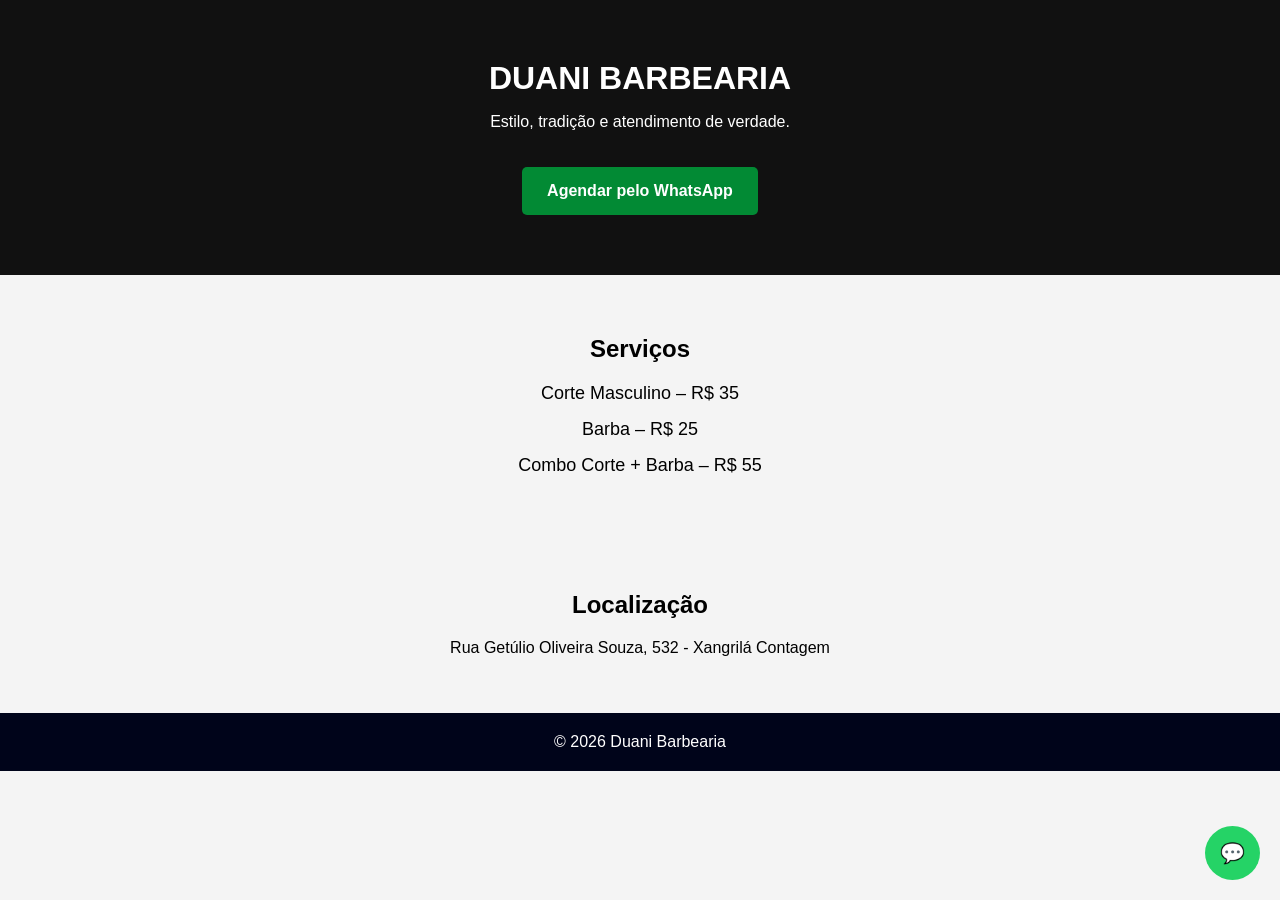
==== index.html @ 1aaf34bf "feat-initial" ====
<!DOCTYPE html>
<html lang="pt-br">
<head>
  <meta charset="UTF-8">
  <title>Duani Barbearia</title>
  <meta name="viewport" content="width=device-width, initial-scale=1.0">
  <style>
    body {
      margin: 0;
      font-family: Arial, sans-serif;
      text-align: center;
      background: #f4f4f4;
    }
    header {
      background: #111111;
      color: white;
      padding: 60px 20px;
    }
    h1 {
      margin: 0;
      font-size: 32px;
    }
    .btn {
      display: inline-block;
      margin-top: 20px;
      padding: 15px 25px;
      background: #028a34;
      color: white;
      text-decoration: none;
      border-radius: 5px;
      font-weight: bold;
    }
    section {
      padding: 40px 20px;
    }
    .servicos div {
      margin: 15px 0;
      font-size: 18px;
    }
    footer {
      background: #00041a;
      color: white;
      padding: 20px;
    }
    .whatsapp-fixo {
      position: fixed;
      bottom: 20px;
      right: 20px;
      background: #25D366;
      color: white;
      padding: 15px;
      border-radius: 50%;
      font-size: 20px;
      text-decoration: none;
    }
  </style>
</head>
<body>

<header>
  <h1>DUANI BARBEARIA</h1>
  <p>Estilo, tradição e atendimento de verdade.</p>
  <a class="btn" href="https://wa.me/553188317758">Agendar pelo WhatsApp</a>
</header>

<section>
  <h2>Serviços</h2>
  <div class="servicos">
    <div>Corte Masculino – R$ 35</div>
    <div>Barba – R$ 25</div>
    <div>Combo Corte + Barba – R$ 55</div>
  </div>
</section>

<section>
  <h2>Localização</h2>
  <p>Rua Getúlio Oliveira Souza, 532 - Xangrilá Contagem</p>
</section>

<footer>
  © 2026 Duani Barbearia
</footer>

<a class="whatsapp-fixo" href="https://wa.me/553188317758">💬</a>

</body>
</html>
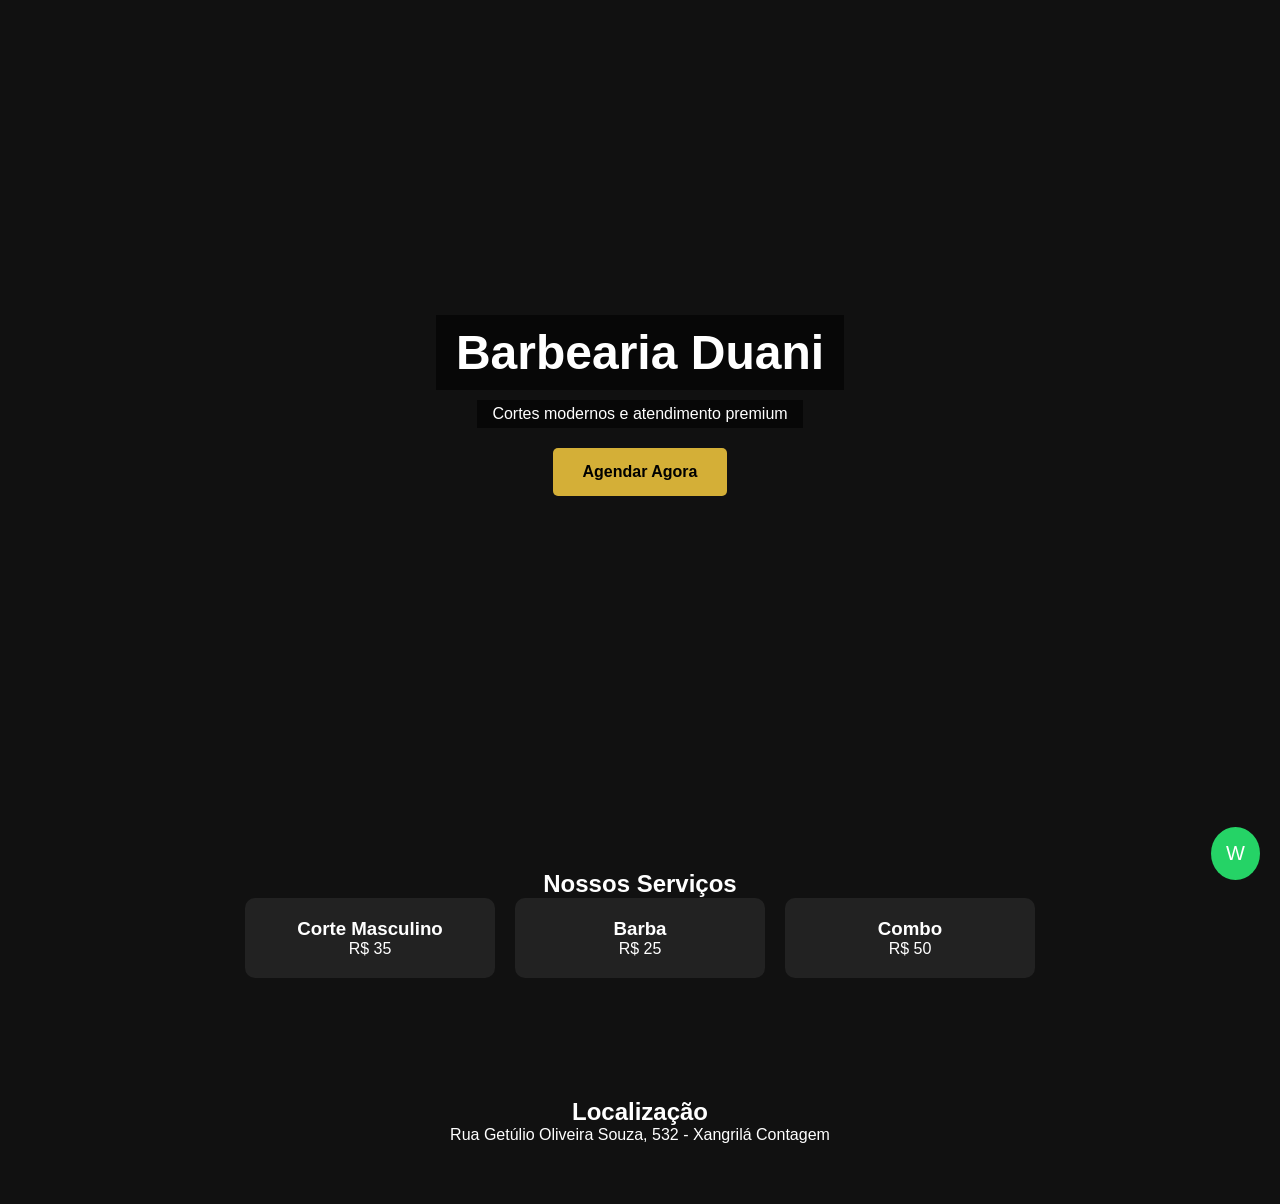
==== commit ee2b8f2f: "fix" ====
--- a/index.html
+++ b/index.html
@@ -1,74 +1,110 @@
 <!DOCTYPE html>
 <html lang="pt-br">
 <head>
-  <meta charset="UTF-8">
-  <title>Duani Barbearia</title>
-  <meta name="viewport" content="width=device-width, initial-scale=1.0">
-  <style>
-    body {
-      margin: 0;
-      font-family: Arial, sans-serif;
-      text-align: center;
-      background: #f4f4f4;
-    }
-    header {
-      background: #111111;
-      color: white;
-      padding: 60px 20px;
-    }
-    h1 {
-      margin: 0;
-      font-size: 32px;
-    }
-    .btn {
-      display: inline-block;
-      margin-top: 20px;
-      padding: 15px 25px;
-      background: #028a34;
-      color: white;
-      text-decoration: none;
-      border-radius: 5px;
-      font-weight: bold;
-    }
-    section {
-      padding: 40px 20px;
-    }
-    .servicos div {
-      margin: 15px 0;
-      font-size: 18px;
-    }
-    footer {
-      background: #00041a;
-      color: white;
-      padding: 20px;
-    }
-    .whatsapp-fixo {
-      position: fixed;
-      bottom: 20px;
-      right: 20px;
-      background: #25D366;
-      color: white;
-      padding: 15px;
-      border-radius: 50%;
-      font-size: 20px;
-      text-decoration: none;
-    }
-  </style>
+<meta charset="UTF-8">
+<meta name="viewport" content="width=device-width, initial-scale=1.0">
+<title>Barbearia Duani</title>
+<style>
+* {
+  margin: 0;
+  padding: 0;
+  box-sizing: border-box;
+  font-family: Arial, sans-serif;
+}
+
+body {
+  background: #111;
+  color: white;
+}
+
+header {
+  height: 90vh;
+  background: url('https://images.pexels.com/photos/1813272/pexels-photo-1813272.jpeg') center/cover no-repeat;
+  display: flex;
+  flex-direction: column;
+  justify-content: center;
+  align-items: center;
+  text-align: center;
+}
+
+header h1 {
+  font-size: 48px;
+  background: rgba(0,0,0,0.6);
+  padding: 10px 20px;
+}
+
+header p {
+  margin-top: 10px;
+  background: rgba(0,0,0,0.6);
+  padding: 5px 15px;
+}
+
+.btn {
+  margin-top: 20px;
+  padding: 15px 30px;
+  background: #d4af37;
+  color: black;
+  text-decoration: none;
+  font-weight: bold;
+  border-radius: 5px;
+}
+
+section {
+  padding: 60px 20px;
+  text-align: center;
+}
+
+.servicos {
+  display: flex;
+  justify-content: center;
+  gap: 20px;
+  flex-wrap: wrap;
+}
+
+.card {
+  background: #222;
+  padding: 20px;
+  width: 250px;
+  border-radius: 10px;
+}
+
+.whatsapp-fixo {
+  position: fixed;
+  bottom: 20px;
+  right: 20px;
+  background: #25D366;
+  color: white;
+  padding: 15px;
+  border-radius: 50%;
+  text-decoration: none;
+  font-size: 20px;
+}
+</style>
 </head>
+
 <body>
 
 <header>
-  <h1>DUANI BARBEARIA</h1>
-  <p>Estilo, tradição e atendimento de verdade.</p>
-  <a class="btn" href="https://wa.me/553188317758">Agendar pelo WhatsApp</a>
+  <h1>Barbearia Duani</h1>
+  <p>Cortes modernos e atendimento premium</p>
+  <a class="btn" href="https://wa.me/5531988317758">Agendar Agora</a>
 </header>
 
 <section>
-  <h2>Serviços</h2>
+  <h2>Nossos Serviços</h2>
   <div class="servicos">
-    <div>Corte Masculino – R$ 35</div>
-    <div>Barba – R$ 25</div>
-    <div>Combo Corte + Barba – R$ 55</div>
+    <div class="card">
+      <h3>Corte Masculino</h3>
+      <p>R$ 35</p>
+    </div>
+    <div class="card">
+      <h3>Barba</h3>
+      <p>R$ 25</p>
+    </div>
+    <div class="card">
+      <h3>Combo</h3>
+      <p>R$ 50</p>
+    </div>
   </div>
 </section>
 
@@ -77,11 +113,7 @@
   <p>Rua Getúlio Oliveira Souza, 532 - Xangrilá Contagem</p>
 </section>
 
-<footer>
-  © 2026 Duani Barbearia
-</footer>
-
-<a class="whatsapp-fixo" href="https://wa.me/553188317758">💬</a>
+<a class="whatsapp-fixo" href="https://wa.me/5531988317758">W</a>
 
 </body>
 </html>
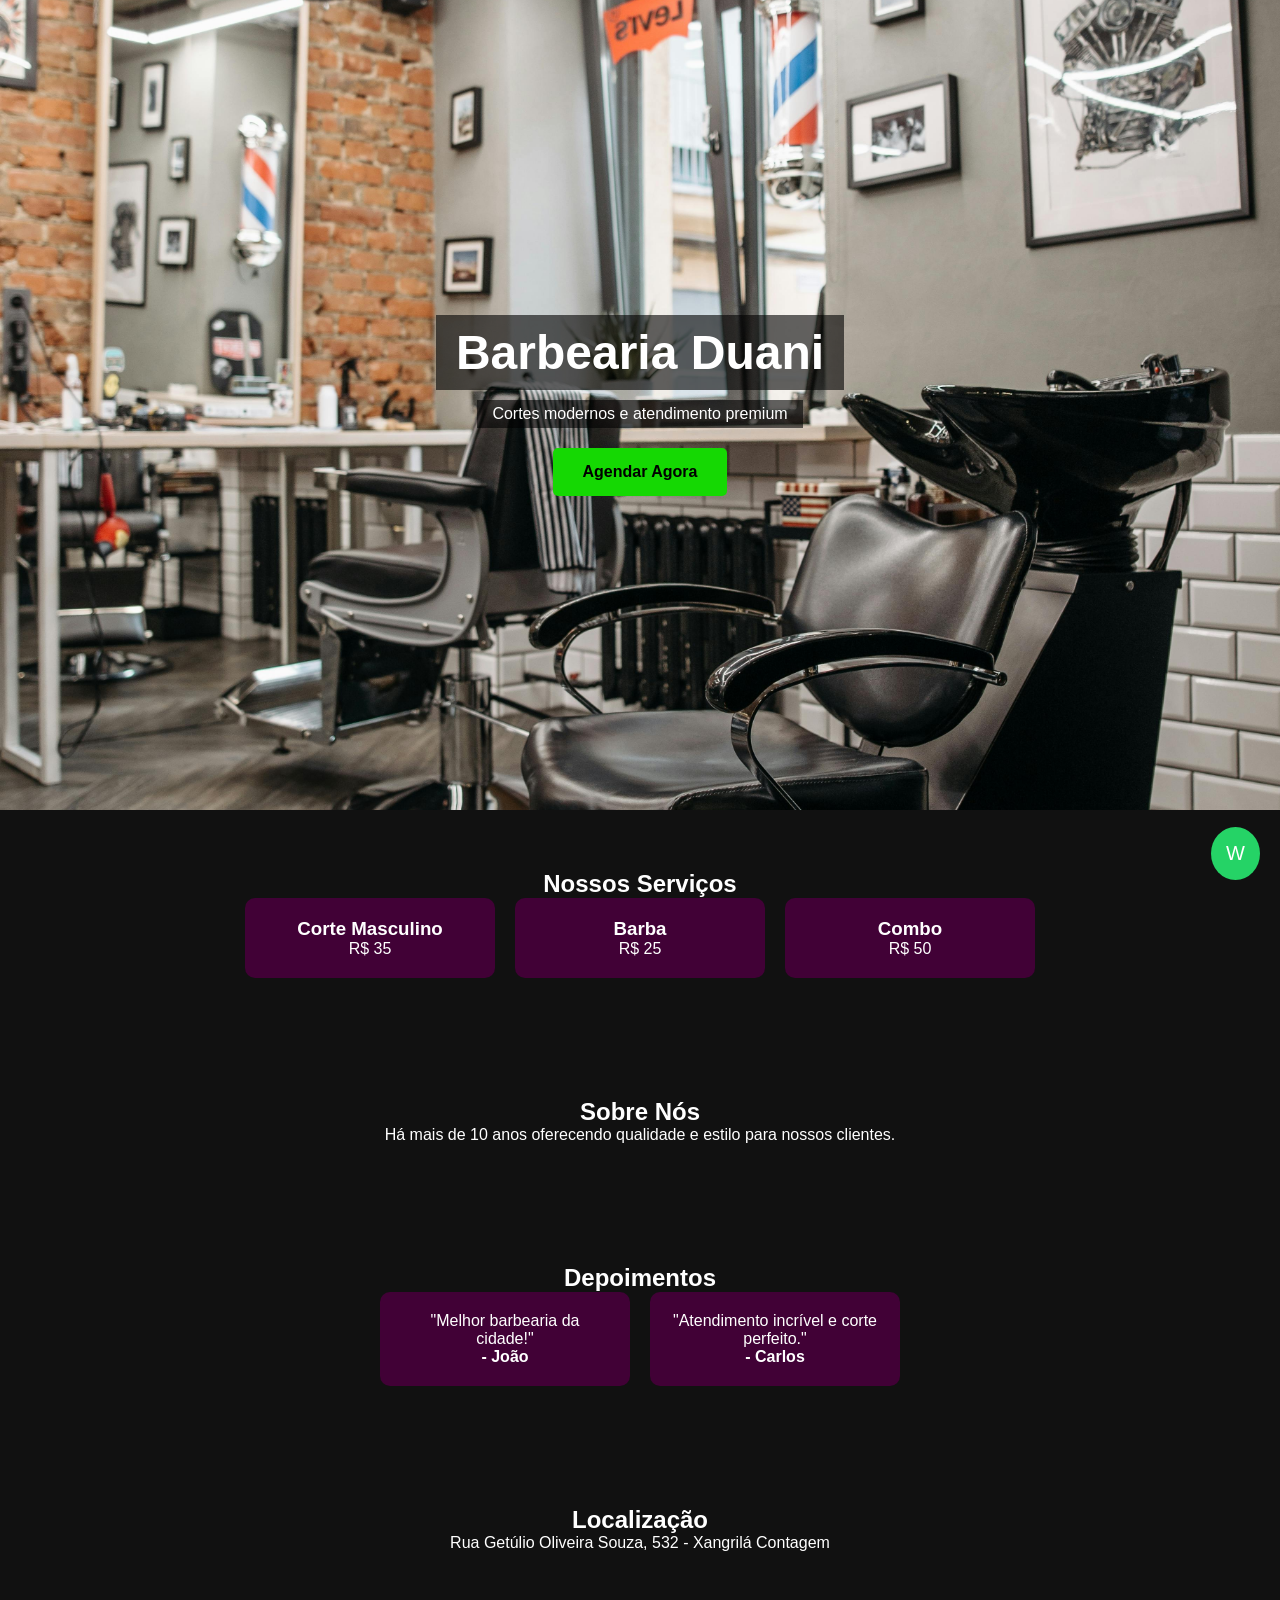
==== commit d56657d4: "style-back-test" ====
--- a/index.html
+++ b/index.html
@@ -4,85 +4,11 @@
 <meta charset="UTF-8">
 <meta name="viewport" content="width=device-width, initial-scale=1.0">
 <title>Barbearia Duani</title>
-<style>
-* {
-  margin: 0;
-  padding: 0;
-  box-sizing: border-box;
-  font-family: Arial, sans-serif;
-}
-
-body {
-  background: #111;
-  color: white;
-}
-
-header {
-  height: 90vh;
-  background: url('https://images.pexels.com/photos/1813272/pexels-photo-1813272.jpeg') center/cover no-repeat;
-  display: flex;
-  flex-direction: column;
-  justify-content: center;
-  align-items: center;
-  text-align: center;
-}
-
-header h1 {
-  font-size: 48px;
-  background: rgba(0,0,0,0.6);
-  padding: 10px 20px;
-}
-
-header p {
-  margin-top: 10px;
-  background: rgba(0,0,0,0.6);
-  padding: 5px 15px;
-}
-
-.btn {
-  margin-top: 20px;
-  padding: 15px 30px;
-  background: #d4af37;
-  color: black;
-  text-decoration: none;
-  font-weight: bold;
-  border-radius: 5px;
-}
-
-section {
-  padding: 60px 20px;
-  text-align: center;
-}
-
-.servicos {
-  display: flex;
-  justify-content: center;
-  gap: 20px;
-  flex-wrap: wrap;
-}
-
-.card {
-  background: #222;
-  padding: 20px;
-  width: 250px;
-  border-radius: 10px;
-}
-
-.whatsapp-fixo {
-  position: fixed;
-  bottom: 20px;
-  right: 20px;
-  background: #25D366;
-  color: white;
-  padding: 15px;
-  border-radius: 50%;
-  text-decoration: none;
-  font-size: 20px;
-}
-</style>
+<link rel="stylesheet" href="css/style.css">
 </head>
 
 <body>
+<div class="banner"></div>
 
 <header>
   <h1>Barbearia Duani</h1>
@@ -107,6 +33,24 @@
     </div>
   </div>
 </section>
+<section>
+  <h2>Sobre Nós</h2>
+  <p>Há mais de 10 anos oferecendo qualidade e estilo para nossos clientes.</p>
+</section>
+
+<section>
+  <h2>Depoimentos</h2>
+  <div class="servicos">
+    <div class="card">
+      <p>"Melhor barbearia da cidade!"</p>
+      <strong>- João</strong>
+    </div>
+    <div class="card">
+      <p>"Atendimento incrível e corte perfeito."</p>
+      <strong>- Carlos</strong>
+    </div>
+  </div>
+</section>
 
 <section>
   <h2>Localização</h2>
@@ -114,6 +58,6 @@
 </section>
 
 <a class="whatsapp-fixo" href="https://wa.me/5531988317758">W</a>
-
+<iframe src="https://www.google.com/maps/embed?pb=!1m18!1m12!1m3!1d3752.9128871916264!2d-44.022008923844076!3d-19.843638535626855!2m3!1f0!2f0!3f0!3m2!1i1024!2i768!4f13.1!3m3!1m2!1s0xa69180ae783d55%3A0x649aafebd9800b49!2sR.%20Get%C3%BAlio%20de%20Oliveira%20Souza%2C%20532%20-%20Parque%20Xangri-L%C3%A1%2C%20Contagem%20-%20MG%2C%2032186-140!5e0!3m2!1spt-BR!2sbr!4v1771868011442!5m2!1spt-BR!2sbr" width="600" height="450" style="border:0;" allowfullscreen="" loading="lazy" referrerpolicy="no-referrer-when-downgrade"></iframe>
 </body>
 </html>
--- a/css/style.css
+++ b/css/style.css
@@ -0,0 +1,78 @@
+/* RESET BASICO */
+* {
+  margin: 0;
+  padding: 0;
+  box-sizing: border-box;
+  font-family: Arial, sans-serif;
+}
+
+
+body {
+    background: #111;
+    color: white;
+}
+
+header {
+    background: url('../img/barbearia-banner.jpg') center/cover no-repeat;
+    height: 90vh;
+  /* background: url('https://images.pexels.com/photos/1813272/pexels-photo-1813272.jpeg') center/cover no-repeat; */
+  display: flex;
+  flex-direction: column;
+  justify-content: center;
+  align-items: center;
+  text-align: center;
+}
+
+header h1 {
+  font-size: 48px;
+  background: rgba(0,0,0,0.6);
+  padding: 10px 20px;
+}
+
+header p {
+  margin-top: 10px;
+  background: rgba(0,0,0,0.6);
+  padding: 5px 15px;
+}
+
+.btn {
+  margin-top: 20px;
+  padding: 15px 30px;
+  background: #15d803;
+  color: black;
+  text-decoration: none;
+  font-weight: bold;
+  border-radius: 5px;
+}
+
+section {
+  padding: 60px 20px;
+  text-align: center;
+}
+
+.servicos {
+  display: flex;
+  justify-content: center;
+  gap: 20px;
+  flex-wrap: wrap;
+}
+
+.card {
+  background: #410136;
+  padding: 20px;
+  width: 250px;
+  border-radius: 10px;
+}
+
+
+.whatsapp-fixo {
+  position: fixed;
+  bottom: 20px;
+  right: 20px;
+  background: #25D366;
+  color: white;
+  padding: 15px;
+  border-radius: 50%;
+  text-decoration: none;
+  font-size: 20px;
+}
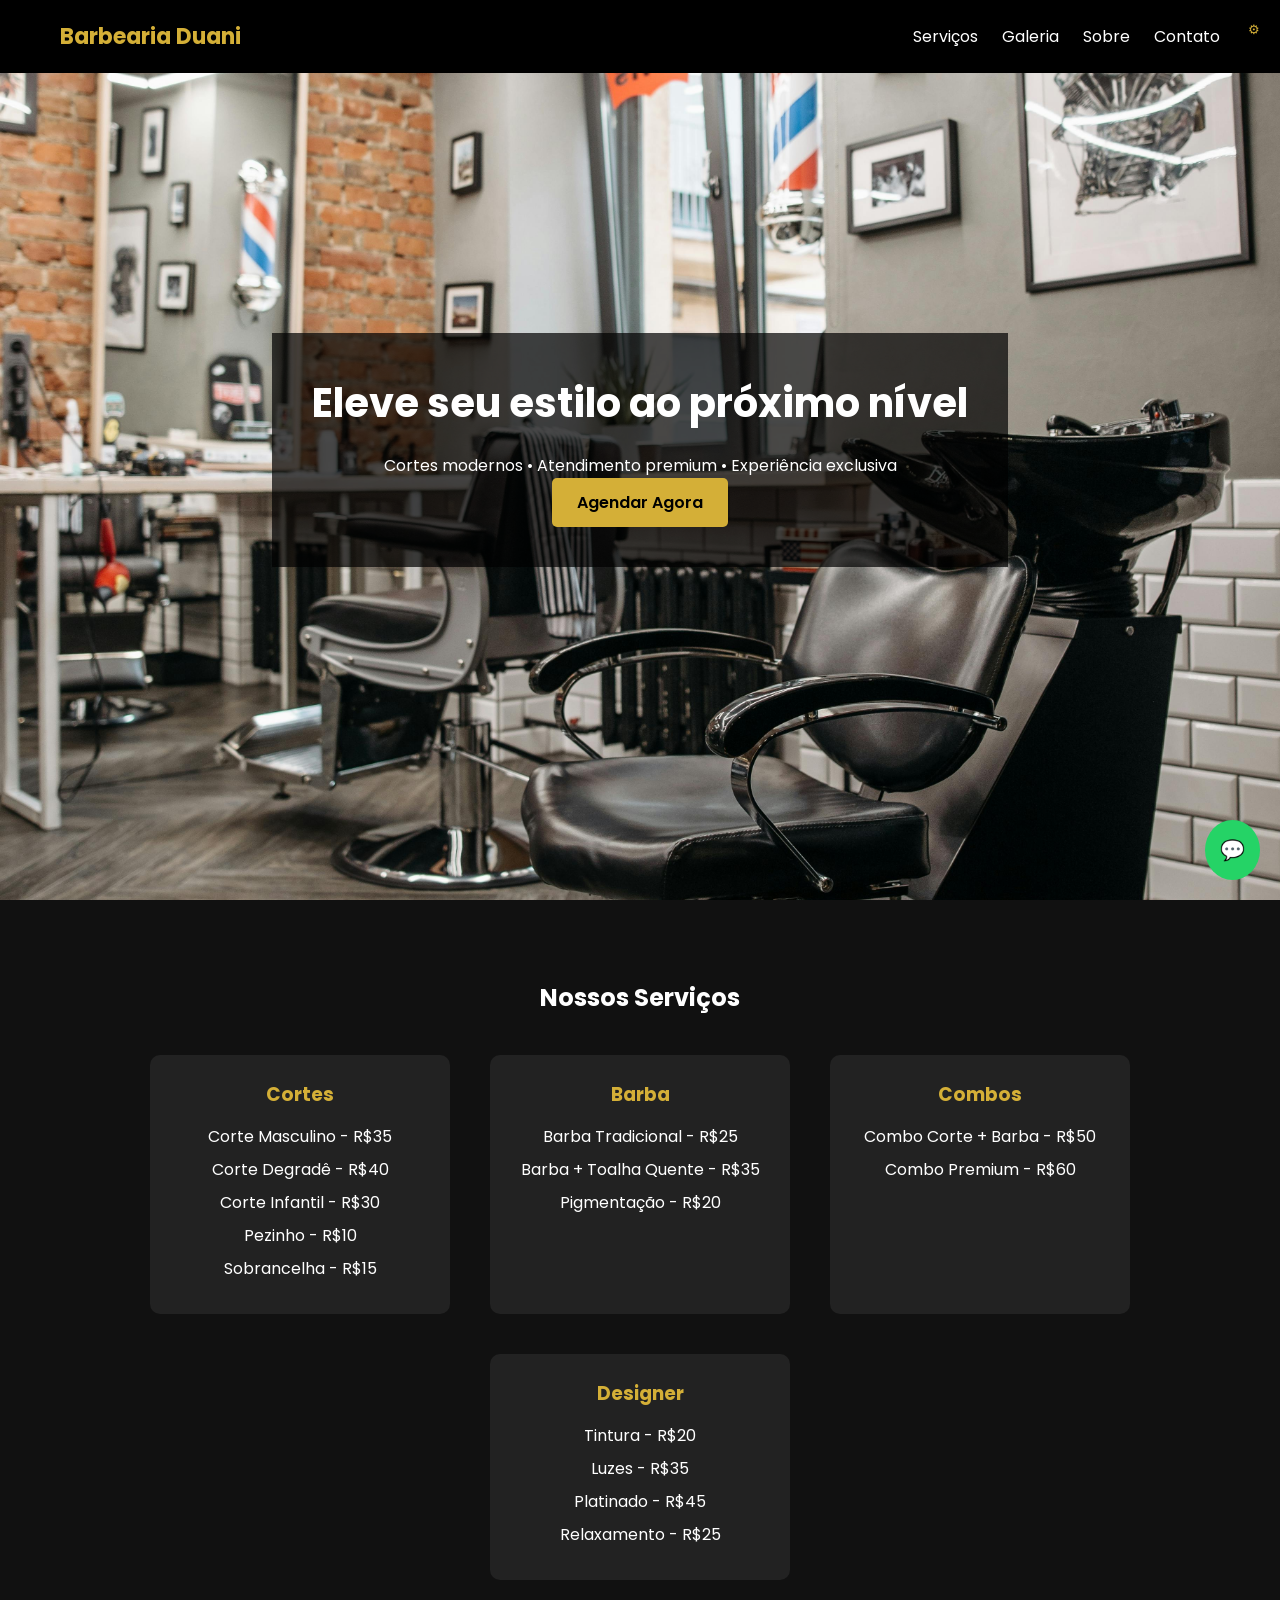
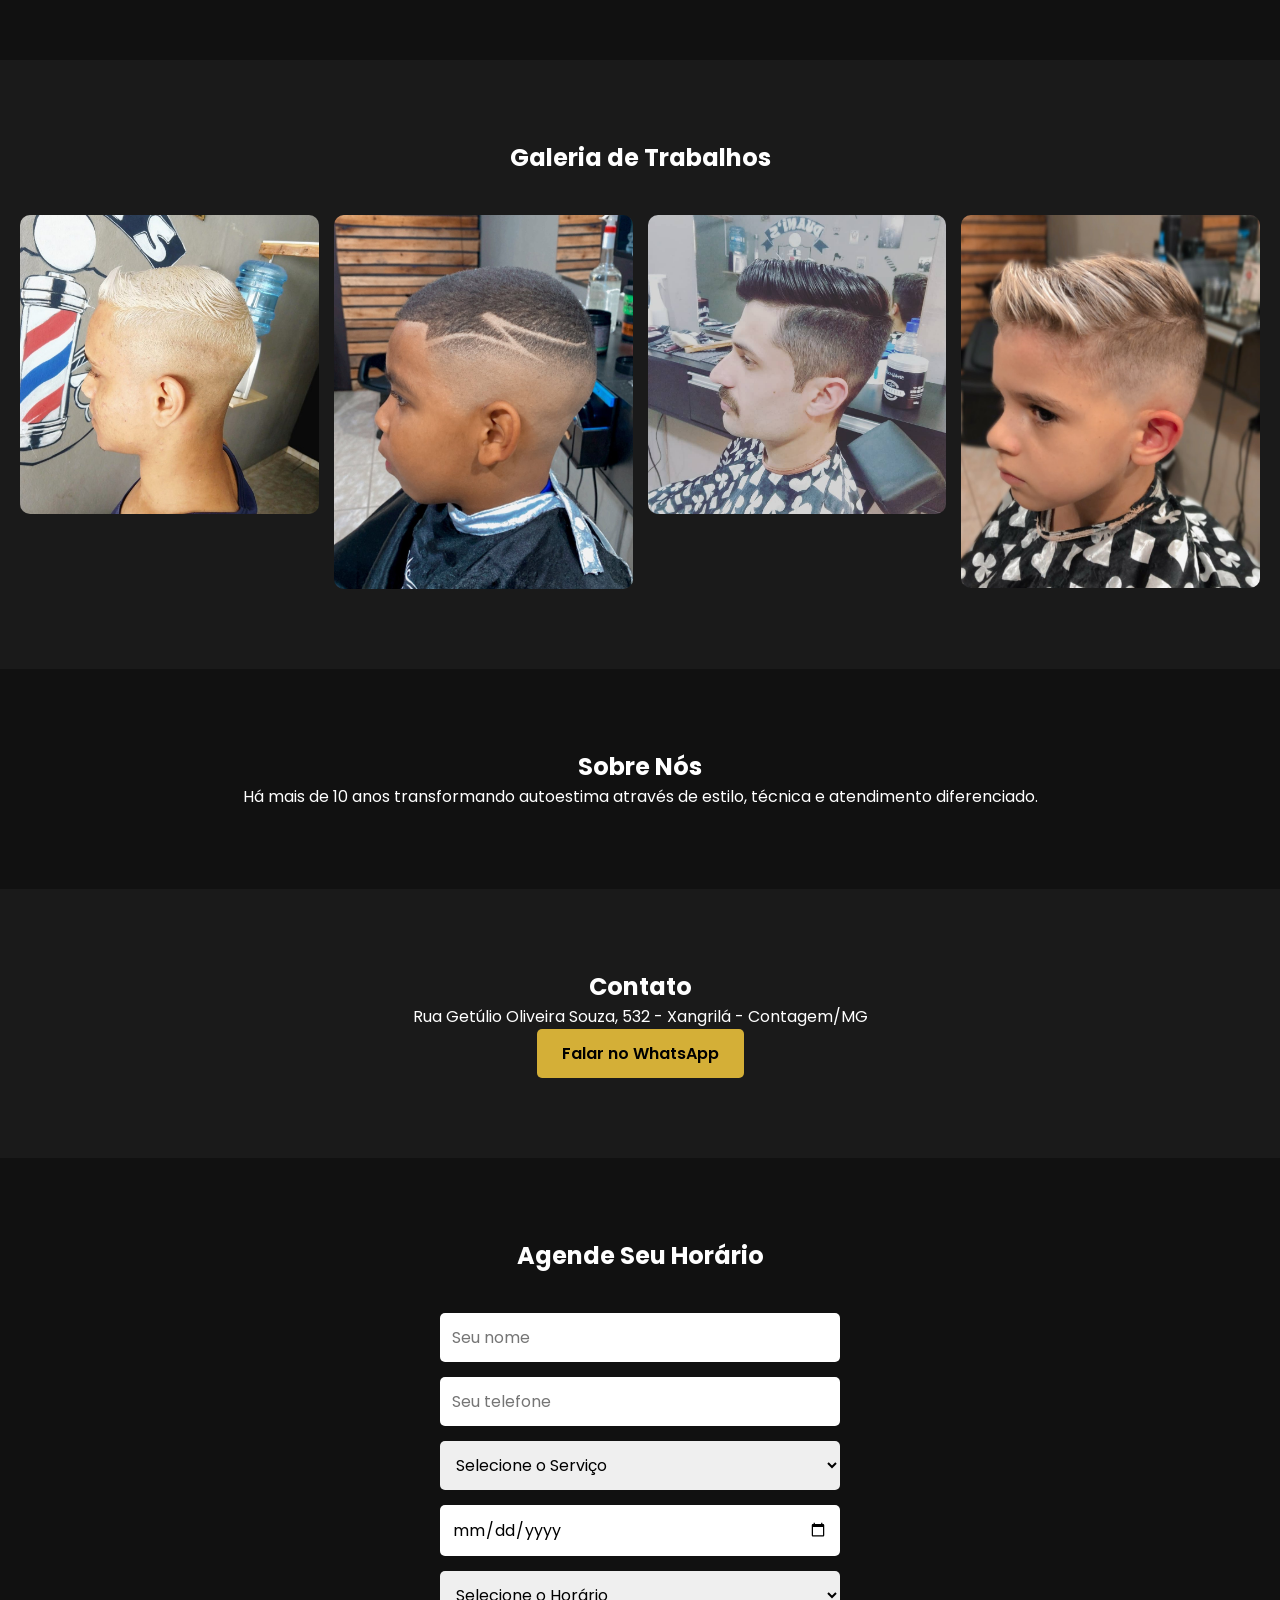
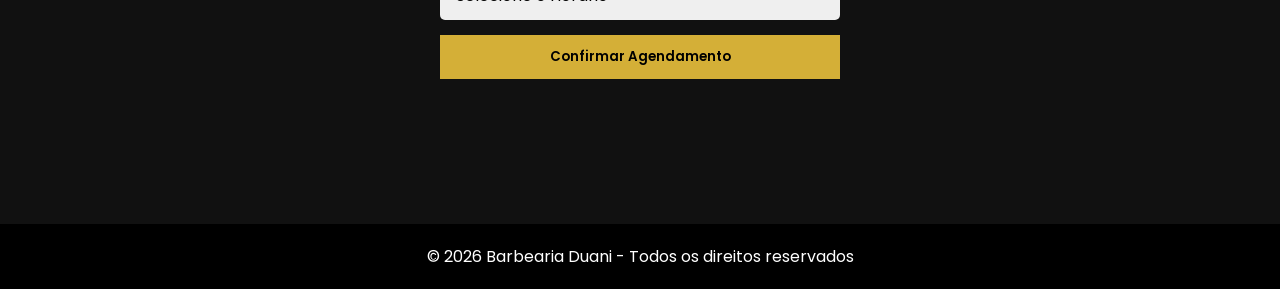
==== commit 90b70c62: "fix" ====
--- a/index.html
+++ b/index.html
@@ -3,61 +3,146 @@
 <head>
 <meta charset="UTF-8">
 <meta name="viewport" content="width=device-width, initial-scale=1.0">
-<title>Barbearia Duani</title>
+<meta name="description" content="Barbearia Duani em Contagem. Cortes modernos, barba, combo, pigmentação, sobrancelha e atendimento premium.">
+<title>Barbearia Duani | Estilo e Precisão</title>
+
 <link rel="stylesheet" href="css/style.css">
+<link href="https://fonts.googleapis.com/css2?family=Poppins:wght@300;400;600;700&display=swap" rel="stylesheet">
 </head>
 
+<button id="adminBtn" class="admin-btn">⚙</button>
+
+<div id="adminPanel" class="admin-panel">
+  <h3>Painel Administrativo</h3>
+  <div id="listaAgendamentos"></div>
+  <button onclick="limparAgendamentos()">Limpar Todos</button>
+  <button onclick="fecharAdmin()">Fechar</button>
+</div>
 <body>
-<div class="banner"></div>
 
-<header>
-  <h1>Barbearia Duani</h1>
-  <p>Cortes modernos e atendimento premium</p>
-  <a class="btn" href="https://wa.me/5531988317758">Agendar Agora</a>
+<header class="topo">
+  <div class="container">
+    <h1>Barbearia Duani</h1>
+    <nav>
+      <a href="#servicos">Serviços</a>
+      <a href="#galeria">Galeria</a>
+      <a href="#sobre">Sobre</a>
+      <a href="#contato">Contato</a>
+    </nav>
+  </div>
 </header>
 
-<section>
-  <h2>Nossos Serviços</h2>
-  <div class="servicos">
-    <div class="card">
-      <h3>Corte Masculino</h3>
-      <p>R$ 35</p>
-    </div>
-    <div class="card">
-      <h3>Barba</h3>
-      <p>R$ 25</p>
-    </div>
-    <div class="card">
-      <h3>Combo</h3>
-      <p>R$ 50</p>
-    </div>
+<section class="hero">
+  <div class="overlay">
+    <h2>Eleve seu estilo ao próximo nível</h2>
+    <p>Cortes modernos • Atendimento premium • Experiência exclusiva</p>
+    <a class="btn-principal" href="https://wa.me/5531991915667">Agendar Agora</a>
   </div>
 </section>
-<section>
-  <h2>Sobre Nós</h2>
-  <p>Há mais de 10 anos oferecendo qualidade e estilo para nossos clientes.</p>
-</section>
 
-<section>
-  <h2>Depoimentos</h2>
-  <div class="servicos">
-    <div class="card">
-      <p>"Melhor barbearia da cidade!"</p>
-      <strong>- João</strong>
+<section id="servicos" class="section">
+  <h2>Nossos Serviços</h2>
+
+  <div class="lista-servicos">
+    <div>
+      <h3>Cortes</h3>
+      <ul>
+        <li>Corte Masculino - R$35</li>
+        <li>Corte Degradê - R$40</li>
+        <li>Corte Infantil - R$30</li>
+        <li>Pezinho - R$10</li>
+        <li>Sobrancelha - R$15</li>
+        
+      </ul>
     </div>
-    <div class="card">
-      <p>"Atendimento incrível e corte perfeito."</p>
-      <strong>- Carlos</strong>
+
+    <div>
+      <h3>Barba</h3>
+      <ul>
+        <li>Barba Tradicional - R$25</li>
+        <li>Barba + Toalha Quente - R$35</li>
+        <li>Pigmentação - R$20</li>
+      </ul>
+    </div>
+
+    <div>
+      <h3>Combos</h3>
+      <ul>
+        <li>Combo Corte + Barba - R$50</li>
+        <li>Combo Premium - R$60</li>
+      </ul>
+    </div>
+
+    <div>
+      <h3>Designer</h3>
+      <ul>
+        <li>Tintura - R$20</li>
+        <li>Luzes - R$35</li>
+        <li>Platinado - R$45</li>
+        <li>Relaxamento - R$25</li>
+      </ul>
     </div>
   </div>
 </section>
 
-<section>
-  <h2>Localização</h2>
-  <p>Rua Getúlio Oliveira Souza, 532 - Xangrilá Contagem</p>
+<section id="galeria" class="section dark">
+  <h2>Galeria de Trabalhos</h2>
+
+  <div class="galeria">
+    <img src="img/galeria1.jpg">
+    <img src="img/galeria2.jpg">
+    <img src="img/galeria3.jpg">
+    <img src="img/galeria4.jpg">
+  </div>
 </section>
 
-<a class="whatsapp-fixo" href="https://wa.me/5531988317758">W</a>
-<iframe src="https://www.google.com/maps/embed?pb=!1m18!1m12!1m3!1d3752.9128871916264!2d-44.022008923844076!3d-19.843638535626855!2m3!1f0!2f0!3f0!3m2!1i1024!2i768!4f13.1!3m3!1m2!1s0xa69180ae783d55%3A0x649aafebd9800b49!2sR.%20Get%C3%BAlio%20de%20Oliveira%20Souza%2C%20532%20-%20Parque%20Xangri-L%C3%A1%2C%20Contagem%20-%20MG%2C%2032186-140!5e0!3m2!1spt-BR!2sbr!4v1771868011442!5m2!1spt-BR!2sbr" width="600" height="450" style="border:0;" allowfullscreen="" loading="lazy" referrerpolicy="no-referrer-when-downgrade"></iframe>
+<section id="sobre" class="section">
+  <h2>Sobre Nós</h2>
+  <p>Há mais de 10 anos transformando autoestima através de estilo, técnica e atendimento diferenciado.</p>
+</section>
+
+<section id="contato" class="section dark">
+  <h2>Contato</h2>
+  <p>Rua Getúlio Oliveira Souza, 532 - Xangrilá - Contagem/MG</p>
+  <a class="btn-principal" href="https://wa.me/5531991915667">Falar no WhatsApp</a>
+</section>
+
+<section id="agendamento" class="section">
+  <h2>Agende Seu Horário</h2>
+
+  <div class="form-agendamento">
+
+    <input type="text" id="nome" placeholder="Seu nome">
+
+    <input type="tel" id="telefone" placeholder="Seu telefone">
+
+    <select id="servico">
+      <option value="">Selecione o Serviço</option>
+      <option value="Corte Masculino">Corte Masculino</option>
+      <option value="Barba">Barba</option>
+      <option value="Combo Corte + Barba">Combo Corte + Barba</option>
+      <option value="Pigmentação">Pigmentação</option>
+    </select>
+
+    <input type="date" id="data">
+
+    <select id="horario">
+      <option value="">Selecione o Horário</option>
+    </select>
+
+    <button onclick="agendar()">Confirmar Agendamento</button>
+
+    <p id="mensagem-confirmacao" class="confirmacao"></p>
+
+  </div>
+</section>
+
+<footer>
+  <p>© 2026 Barbearia Duani - Todos os direitos reservados</p>
+</footer>
+
+<a class="whatsapp-fixo" href="https://wa.me/5531991915667">💬</a>
+
+<script src="js/script.js"></script>
 </body>
 </html>
--- a/css/style.css
+++ b/css/style.css
@@ -1,78 +1,285 @@
-/* RESET BASICO */
-* {
-  margin: 0;
-  padding: 0;
-  box-sizing: border-box;
-  font-family: Arial, sans-serif;
-}
-
-
-body {
-    background: #111;
-    color: white;
-}
-
-header {
-    background: url('../img/barbearia-banner.jpg') center/cover no-repeat;
-    height: 90vh;
-  /* background: url('https://images.pexels.com/photos/1813272/pexels-photo-1813272.jpeg') center/cover no-repeat; */
-  display: flex;
-  flex-direction: column;
-  justify-content: center;
-  align-items: center;
-  text-align: center;
-}
-
-header h1 {
-  font-size: 48px;
-  background: rgba(0,0,0,0.6);
-  padding: 10px 20px;
-}
-
-header p {
-  margin-top: 10px;
-  background: rgba(0,0,0,0.6);
-  padding: 5px 15px;
-}
-
-.btn {
-  margin-top: 20px;
-  padding: 15px 30px;
-  background: #15d803;
-  color: black;
-  text-decoration: none;
-  font-weight: bold;
-  border-radius: 5px;
-}
-
-section {
-  padding: 60px 20px;
-  text-align: center;
-}
-
-.servicos {
-  display: flex;
-  justify-content: center;
-  gap: 20px;
-  flex-wrap: wrap;
-}
-
-.card {
-  background: #410136;
-  padding: 20px;
-  width: 250px;
-  border-radius: 10px;
-}
-
-
-.whatsapp-fixo {
-  position: fixed;
-  bottom: 20px;
-  right: 20px;
-  background: #25D366;
-  color: white;
-  padding: 15px;
-  border-radius: 50%;
-  text-decoration: none;
-  font-size: 20px;
+*{
+    margin:0;
+    padding:0;
+    box-sizing:border-box;
+    font-family:'Poppins', sans-serif;
+}
+
+body{
+    background:#111;
+    color:#fff;
+}
+
+.container{
+    max-width:1200px;
+    margin:auto;
+    display:flex;
+    justify-content:space-between;
+    align-items:center;
+    padding:20px;
+}
+
+.topo{
+    background:#000;
+    position:fixed;
+    width:100%;
+    z-index:1000;
+}
+
+.topo h1{
+    font-size:22px;
+    color:#d4af37;
+}
+
+.topo nav a{
+    color:#fff;
+    margin-left:20px;
+    text-decoration:none;
+    transition:0.3s;
+}
+
+.topo nav a:hover{
+    color:#d4af37;
+}
+
+.hero{
+    height:100vh;
+    background:url('../img/banner.jpg') center/cover no-repeat;
+    display:flex;
+    justify-content:center;
+    align-items:center;
+    text-align:center;
+}
+
+.overlay{
+    background:rgba(0,0,0,0.7);
+    padding:40px;
+}
+
+.overlay h2{
+    font-size:40px;
+    margin-bottom:20px;
+}
+
+.btn-principal{
+    display:inline-block;
+    padding:12px 25px;
+    background:#d4af37;
+    color:#000;
+    font-weight:600;
+    text-decoration:none;
+    border-radius:5px;
+    transition:0.3s;
+}
+
+.btn-principal:hover{
+    background:#fff;
+}
+
+.section{
+    padding:80px 20px;
+    text-align:center;
+}
+
+.dark{
+    background:#1a1a1a;
+}
+
+.cards{
+    display:flex;
+    gap:20px;
+    justify-content:center;
+    flex-wrap:wrap;
+    margin-top:40px;
+}
+
+.card{
+    background:#222;
+    padding:25px;
+    width:280px;
+    border-radius:10px;
+    transition:0.3s;
+}
+
+.card:hover{
+    transform:translateY(-8px);
+}
+
+.destaque{
+    border:2px solid #d4af37;
+}
+
+.preco{
+    font-size:22px;
+    color:#d4af37;
+    margin:10px 0;
+}
+
+footer{
+    background:#000;
+    padding:20px;
+    text-align:center;
+}
+
+.whatsapp-fixo{
+    position:fixed;
+    bottom:20px;
+    right:20px;
+    background:#25d366;
+    color:#fff;
+    padding:15px;
+    border-radius:50%;
+    text-decoration:none;
+    font-size:20px;
+}
+
+.lista-servicos{
+    display:flex;
+    justify-content:center;
+    gap:40px;
+    flex-wrap:wrap;
+    margin-top:40px;
+}
+
+.lista-servicos div{
+    background:#222;
+    padding:25px;
+    border-radius:10px;
+    width:300px;
+}
+
+.lista-servicos h3{
+    color:#d4af37;
+    margin-bottom:15px;
+}
+
+.lista-servicos ul{
+    list-style:none;
+}
+
+.lista-servicos li{
+    margin-bottom:8px;
+}
+
+.galeria{
+    display:grid;
+    grid-template-columns:repeat(auto-fit,minmax(250px,1fr));
+    gap:15px;
+    margin-top:40px;
+}
+
+.galeria img{
+    width:100%;
+    border-radius:10px;
+    transition:0.4s;
+}
+
+.galeria img:hover{
+    transform:scale(1.05);
+}
+
+.form-agendamento{
+    display:flex;
+    flex-direction:column;
+    gap:15px;
+    max-width:400px;
+    margin:40px auto;
+}
+
+.form-agendamento select,
+.form-agendamento input{
+    padding:12px;
+    border-radius:5px;
+    border:none;
+    font-size:16px;
+}
+
+.form-agendamento button{
+    padding:12px;
+    background:#d4af37;
+    border:none;
+    font-weight:600;
+    cursor:pointer;
+    transition:0.3s;
+}
+
+.form-agendamento button:hover{
+    background:#fff;
+}
+.form-agendamento{
+    display:flex;
+    flex-direction:column;
+    gap:15px;
+    max-width:400px;
+    margin:40px auto;
+}
+
+.form-agendamento input,
+.form-agendamento select{
+    padding:12px;
+    border-radius:5px;
+    border:none;
+    font-size:16px;
+}
+
+.form-agendamento button{
+    padding:12px;
+    background:#d4af37;
+    border:none;
+    font-weight:600;
+    cursor:pointer;
+    transition:0.3s;
+}
+
+.form-agendamento button:hover{
+    background:#fff;
+}
+
+.confirmacao{
+    margin-top:10px;
+    color:#d4af37;
+    font-weight:600;
+}
+.admin-btn{
+  position:fixed;
+  top:10px;
+  right:10px;
+  background:#000;
+  color:#d4af37;
+  border:none;
+  padding:10px;
+  cursor:pointer;
+  border-radius:5px;
+  z-index:2000;
+}
+
+.admin-panel{
+  position:fixed;
+  top:0;
+  right:-400px;
+  width:350px;
+  height:100%;
+  background:#111;
+  color:#fff;
+  padding:20px;
+  transition:0.4s;
+  overflow:auto;
+  z-index:3000;
+}
+
+.admin-panel.ativo{
+  right:0;
+}
+
+.admin-panel h3{
+  margin-bottom:15px;
+  color:#d4af37;
+}
+
+.admin-panel button{
+  margin-top:10px;
+  padding:8px;
+  background:#d4af37;
+  border:none;
+  cursor:pointer;
 }
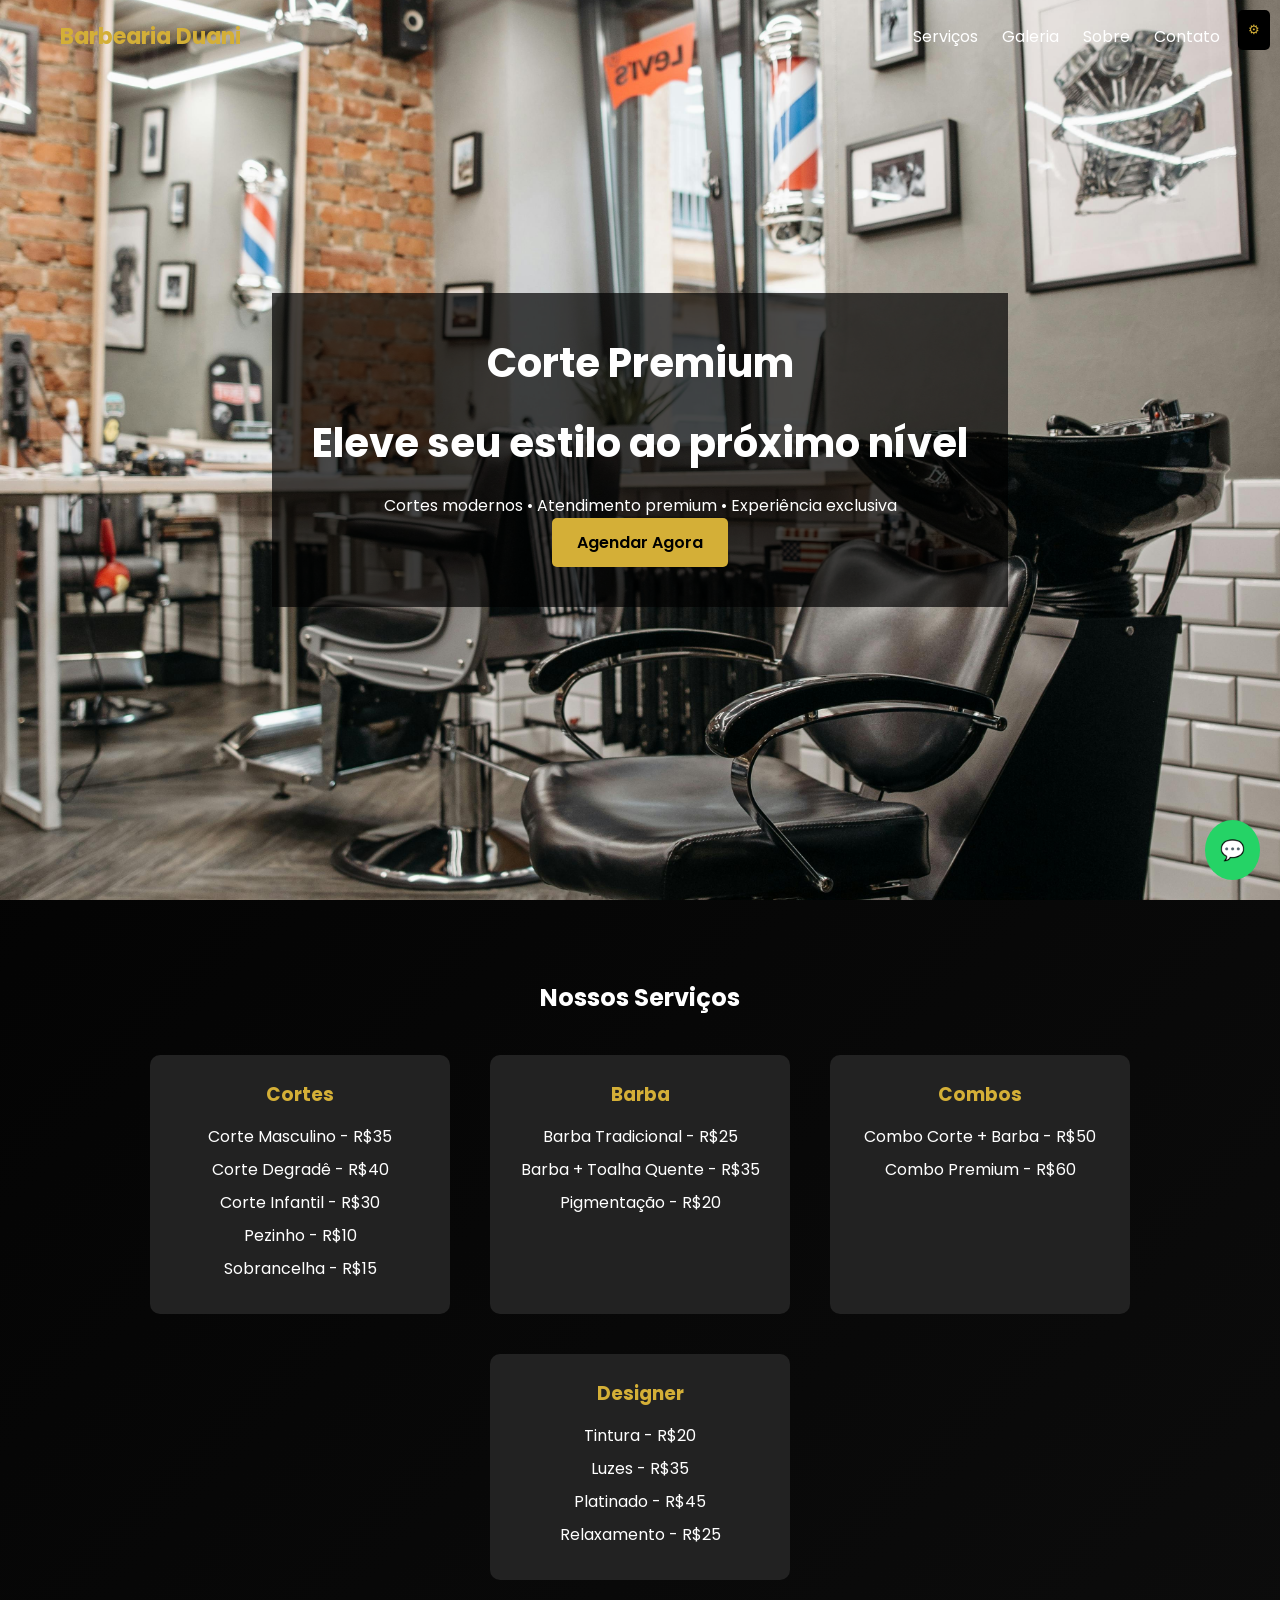
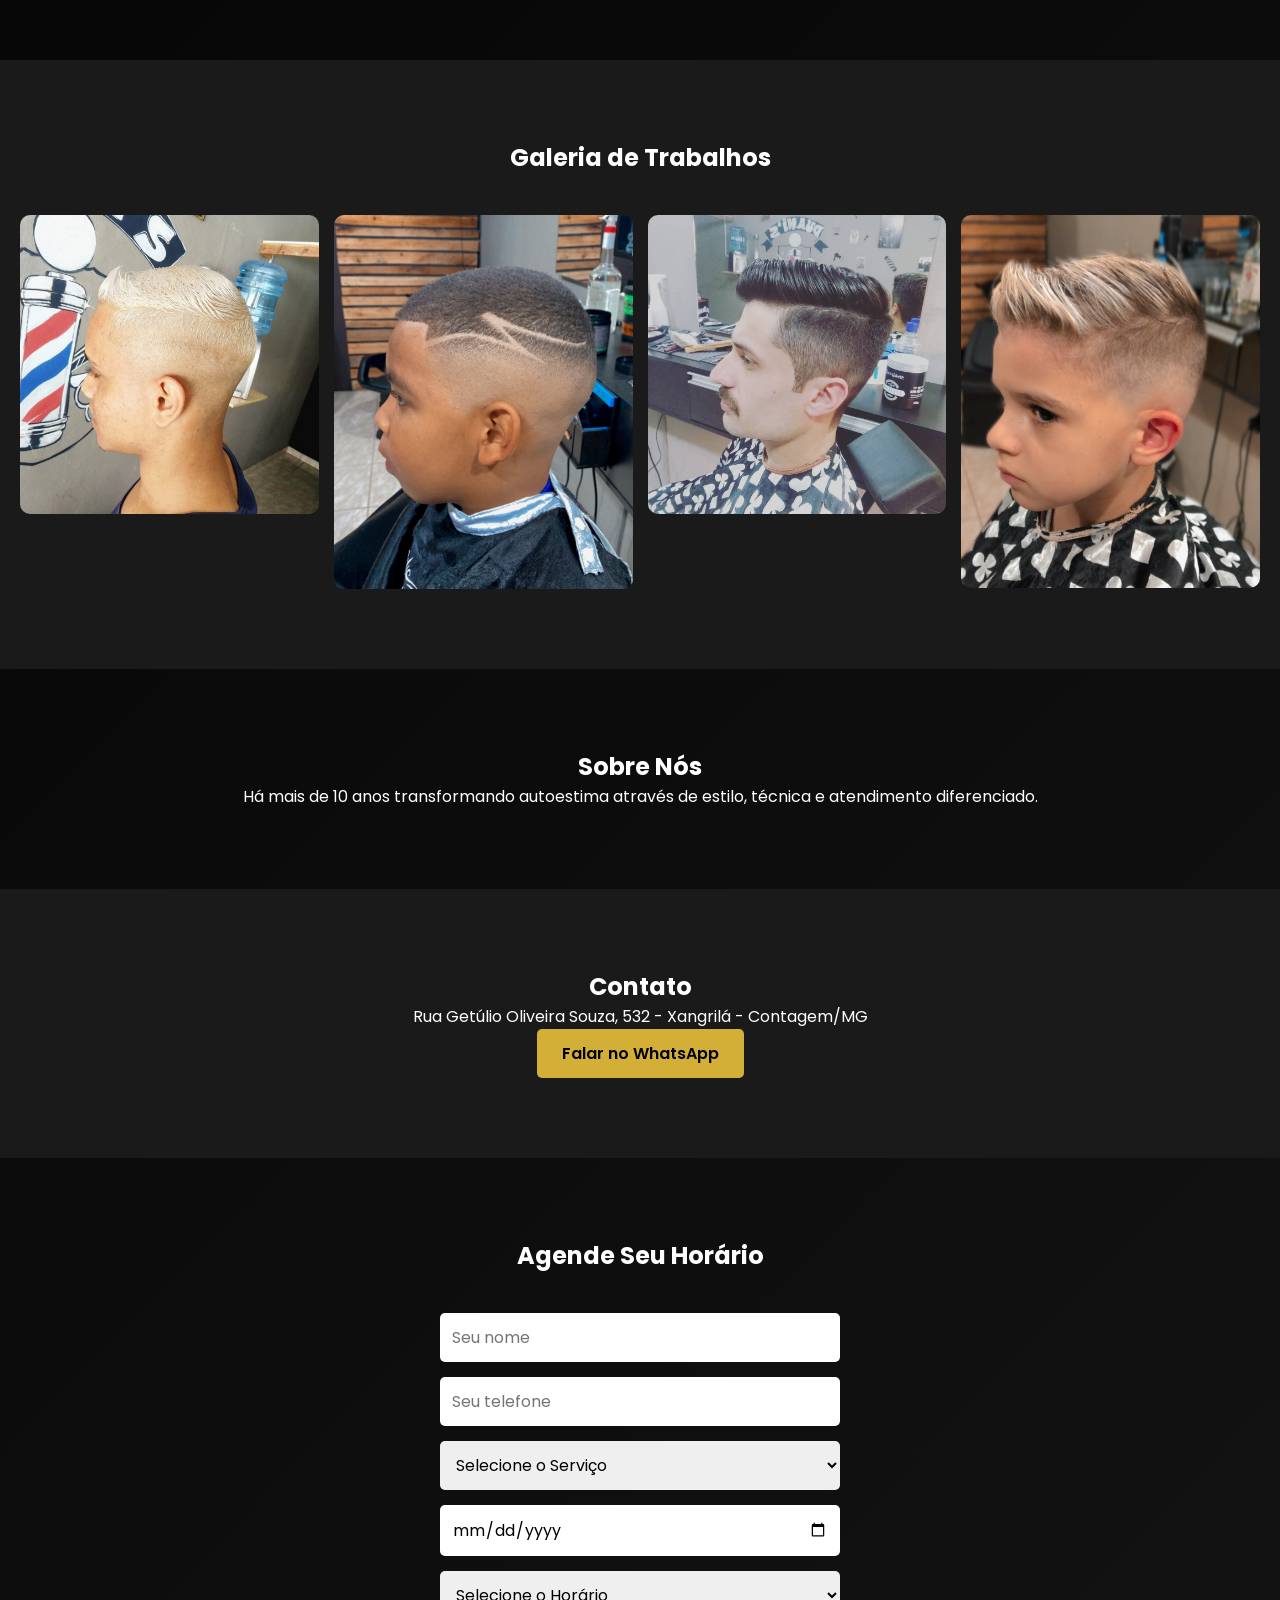
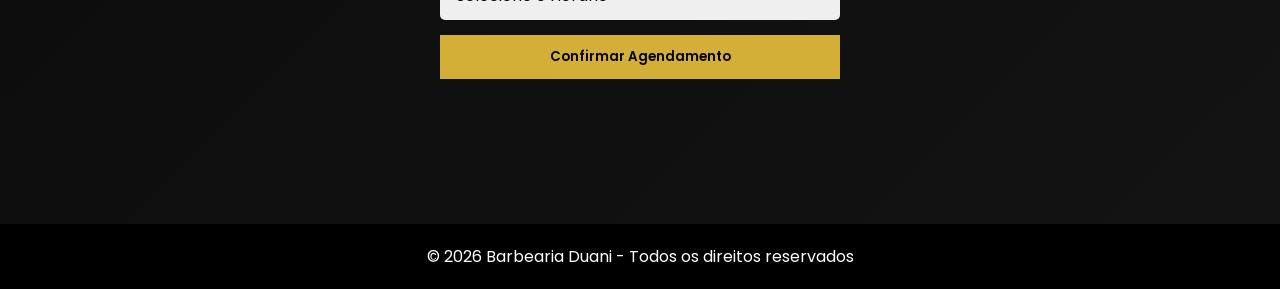
==== commit dcd4ea82: "refactor" ====
--- a/index.html
+++ b/index.html
@@ -1,148 +1,285 @@
 <!DOCTYPE html>
 <html lang="pt-br">
+
 <head>
-<meta charset="UTF-8">
-<meta name="viewport" content="width=device-width, initial-scale=1.0">
-<meta name="description" content="Barbearia Duani em Contagem. Cortes modernos, barba, combo, pigmentação, sobrancelha e atendimento premium.">
-<title>Barbearia Duani | Estilo e Precisão</title>
-
-<link rel="stylesheet" href="css/style.css">
-<link href="https://fonts.googleapis.com/css2?family=Poppins:wght@300;400;600;700&display=swap" rel="stylesheet">
+  <meta charset="UTF-8">
+  <meta name="viewport" content="width=device-width, initial-scale=1.0">
+  <meta name="description"
+    content="Barbearia Duani em Contagem. Cortes modernos, barba, combo, pigmentação, sobrancelha e atendimento premium.">
+  <title>Barbearia Duani | Estilo e Precisão</title>
+
+  <link rel="stylesheet" href="css/style.css">
+  <link href="https://fonts.googleapis.com/css2?family=Poppins:wght@300;400;600;700&display=swap" rel="stylesheet">
 </head>
 
-<button id="adminBtn" class="admin-btn">⚙</button>
-
-<div id="adminPanel" class="admin-panel">
-  <h3>Painel Administrativo</h3>
-  <div id="listaAgendamentos"></div>
-  <button onclick="limparAgendamentos()">Limpar Todos</button>
-  <button onclick="fecharAdmin()">Fechar</button>
-</div>
 <body>
-
-<header class="topo">
-  <div class="container">
-    <h1>Barbearia Duani</h1>
-    <nav>
-      <a href="#servicos">Serviços</a>
-      <a href="#galeria">Galeria</a>
-      <a href="#sobre">Sobre</a>
-      <a href="#contato">Contato</a>
-    </nav>
+  <!-- LOADER -->
+  <div id="loader">
+    Carregando...
   </div>
-</header>
-
-<section class="hero">
-  <div class="overlay">
-    <h2>Eleve seu estilo ao próximo nível</h2>
-    <p>Cortes modernos • Atendimento premium • Experiência exclusiva</p>
-    <a class="btn-principal" href="https://wa.me/5531991915667">Agendar Agora</a>
+  
+  <!-- BOTÃO ADMIN -->
+  <button id="adminBtn" class="admin-btn">⚙</button>
+
+  <!-- PAINEL ADMIN -->
+  <div id="adminPanel" class="admin-panel">
+
+    <h3>Painel Administrativo</h3>
+    <div id="listaAgendamentos"></div>
+    <button onclick="limparAgendamentos()">Limpar Todos</button>
+    <button onclick="fecharAdmin()">Fechar</button>
   </div>
-</section>
-
-<section id="servicos" class="section">
-  <h2>Nossos Serviços</h2>
-
-  <div class="lista-servicos">
-    <div>
-      <h3>Cortes</h3>
-      <ul>
-        <li>Corte Masculino - R$35</li>
-        <li>Corte Degradê - R$40</li>
-        <li>Corte Infantil - R$30</li>
-        <li>Pezinho - R$10</li>
-        <li>Sobrancelha - R$15</li>
-        
-      </ul>
-    </div>
-
-    <div>
-      <h3>Barba</h3>
-      <ul>
-        <li>Barba Tradicional - R$25</li>
-        <li>Barba + Toalha Quente - R$35</li>
-        <li>Pigmentação - R$20</li>
-      </ul>
-    </div>
-
-    <div>
-      <h3>Combos</h3>
-      <ul>
-        <li>Combo Corte + Barba - R$50</li>
-        <li>Combo Premium - R$60</li>
-      </ul>
-    </div>
-
-    <div>
-      <h3>Designer</h3>
-      <ul>
-        <li>Tintura - R$20</li>
-        <li>Luzes - R$35</li>
-        <li>Platinado - R$45</li>
-        <li>Relaxamento - R$25</li>
-      </ul>
-    </div>
-  </div>
-</section>
-
-<section id="galeria" class="section dark">
-  <h2>Galeria de Trabalhos</h2>
-
-  <div class="galeria">
-    <img src="img/galeria1.jpg">
-    <img src="img/galeria2.jpg">
-    <img src="img/galeria3.jpg">
-    <img src="img/galeria4.jpg">
-  </div>
-</section>
-
-<section id="sobre" class="section">
-  <h2>Sobre Nós</h2>
-  <p>Há mais de 10 anos transformando autoestima através de estilo, técnica e atendimento diferenciado.</p>
-</section>
-
-<section id="contato" class="section dark">
-  <h2>Contato</h2>
-  <p>Rua Getúlio Oliveira Souza, 532 - Xangrilá - Contagem/MG</p>
-  <a class="btn-principal" href="https://wa.me/5531991915667">Falar no WhatsApp</a>
-</section>
-
-<section id="agendamento" class="section">
-  <h2>Agende Seu Horário</h2>
-
-  <div class="form-agendamento">
-
-    <input type="text" id="nome" placeholder="Seu nome">
-
-    <input type="tel" id="telefone" placeholder="Seu telefone">
-
-    <select id="servico">
-      <option value="">Selecione o Serviço</option>
-      <option value="Corte Masculino">Corte Masculino</option>
-      <option value="Barba">Barba</option>
-      <option value="Combo Corte + Barba">Combo Corte + Barba</option>
-      <option value="Pigmentação">Pigmentação</option>
-    </select>
-
-    <input type="date" id="data">
-
-    <select id="horario">
-      <option value="">Selecione o Horário</option>
-    </select>
-
-    <button onclick="agendar()">Confirmar Agendamento</button>
-
-    <p id="mensagem-confirmacao" class="confirmacao"></p>
-
-  </div>
-</section>
-
-<footer>
-  <p>© 2026 Barbearia Duani - Todos os direitos reservados</p>
-</footer>
-
-<a class="whatsapp-fixo" href="https://wa.me/5531991915667">💬</a>
-
-<script src="js/script.js"></script>
+
+  <!-- HEADER -->
+  <header class="topo">
+    <div class="container">
+      <h1>Barbearia Duani</h1>
+      <nav>
+        <a href="#servicos">Serviços</a>
+        <a href="#galeria">Galeria</a>
+        <a href="#sobre">Sobre</a>
+        <a href="#contato">Contato</a>
+      </nav>
+    </div>
+  </header>
+
+  <!-- HERO -->
+  <section class="hero">
+    <div class="overlay">
+
+      <h2>
+        <span id="texto-animado"></span>
+      </h2>
+
+      <h2>Eleve seu estilo ao próximo nível</h2>
+      <p>Cortes modernos • Atendimento premium • Experiência exclusiva</p>
+      <a class="btn-principal" href="https://wa.me/5531991915667">Agendar Agora</a>
+    </div>
+  </section>
+
+  <!-- SERVIÇOS -->
+  <section id="servicos" class="section">
+    <h2>Nossos Serviços</h2>
+
+    <div class="lista-servicos">
+      <div>
+        <h3>Cortes</h3>
+        <ul>
+          <li>Corte Masculino - R$35</li>
+          <li>Corte Degradê - R$40</li>
+          <li>Corte Infantil - R$30</li>
+          <li>Pezinho - R$10</li>
+          <li>Sobrancelha - R$15</li>
+
+        </ul>
+      </div>
+
+      <div>
+        <h3>Barba</h3>
+        <ul>
+          <li>Barba Tradicional - R$25</li>
+          <li>Barba + Toalha Quente - R$35</li>
+          <li>Pigmentação - R$20</li>
+        </ul>
+      </div>
+
+      <div>
+        <h3>Combos</h3>
+        <ul>
+          <li>Combo Corte + Barba - R$50</li>
+          <li>Combo Premium - R$60</li>
+        </ul>
+      </div>
+
+      <div>
+        <h3>Designer</h3>
+        <ul>
+          <li>Tintura - R$20</li>
+          <li>Luzes - R$35</li>
+          <li>Platinado - R$45</li>
+          <li>Relaxamento - R$25</li>
+        </ul>
+      </div>
+    </div>
+  </section>
+
+  <!-- GALERIA -->
+  <section id="galeria" class="section dark">
+    <h2>Galeria de Trabalhos</h2>
+
+    <div class="galeria">
+      <img src="img/galeria1.jpg">
+      <img src="img/galeria2.jpg">
+      <img src="img/galeria3.jpg">
+      <img src="img/galeria4.jpg">
+    </div>
+  </section>
+
+  <!-- SOBRE -->
+  <section id="sobre" class="section revelar">
+    <h2>Sobre Nós</h2>
+    <p>Há mais de 10 anos transformando autoestima através de estilo, técnica e atendimento diferenciado.</p>
+  </section>
+
+  <!-- CONTATO -->
+  <section id="contato" class="section dark">
+    <h2>Contato</h2>
+    <p>Rua Getúlio Oliveira Souza, 532 - Xangrilá - Contagem/MG</p>
+    <a class="btn-principal" href="https://wa.me/5531991915667">Falar no WhatsApp</a>
+  </section>
+
+  <!-- AGENDAMENTO -->
+  <section id="agendamento" class="section">
+    <h2>Agende Seu Horário</h2>
+
+    <div class="form-agendamento">
+
+      <input type="text" id="nome" placeholder="Seu nome">
+
+      <input type="tel" id="telefone" placeholder="Seu telefone">
+
+      <select id="servico">
+        <option value="">Selecione o Serviço</option>
+        <option value="Corte Masculino">Corte Masculino</option>
+        <option value="Barba">Barba</option>
+        <option value="Combo Corte + Barba">Combo Corte + Barba</option>
+        <option value="Pigmentação">Pigmentação</option>
+      </select>
+
+      <input type="date" id="data">
+
+      <select id="horario">
+        <option value="">Selecione o Horário</option>
+      </select>
+
+      <button onclick="agendar()">Confirmar Agendamento</button>
+
+      <p id="mensagem-confirmacao" class="confirmacao"></p>
+
+    </div>
+  </section>
+
+  <!-- FOOTER -->
+  <footer>
+    <p>© 2026 Barbearia Duani - Todos os direitos reservados</p>
+  </footer>
+
+  <a class="whatsapp-fixo" href="https://wa.me/5531991915667">💬</a>
+
+  <!-- SCRIPTS -->
+  <script src="js/script.js"></script>
+
+  <script>
+
+    function revelarElementos() {
+
+      const elementos = document.querySelectorAll('.revelar');
+
+      const alturaTela = window.innerHeight;
+
+      elementos.forEach(el => {
+
+        const posicao = el.getBoundingClientRect().top;
+
+        if (posicao < alturaTela - 100) {
+
+          el.classList.add("ativo");
+
+        }
+
+      });
+
+    }
+
+    window.addEventListener("scroll", revelarElementos);
+
+  </script>
+
+  <script>
+
+    window.addEventListener("scroll", function () {
+
+      const topo = document.querySelector(".topo");
+
+      topo.classList.toggle("scrolled", window.scrollY > 50);
+
+    });
+
+  </script>
+
+  <script>
+
+    const cards = document.querySelectorAll('.card');
+
+    cards.forEach(card => {
+
+      card.addEventListener('mousemove', (e) => {
+
+        const rect = card.getBoundingClientRect();
+        const x = e.clientX - rect.left;
+        const y = e.clientY - rect.top;
+
+        const centerX = rect.width / 2;
+        const centerY = rect.height / 2;
+
+        const rotateX = -(y - centerY) / 10;
+        const rotateY = (x - centerX) / 10;
+
+        card.style.transform = `rotateX(${rotateX}deg) rotateY(${rotateY}deg) scale(1.05)`;
+
+      });
+
+      card.addEventListener('mouseleave', () => {
+
+        card.style.transform = "rotateX(0) rotateY(0) scale(1)";
+
+      });
+
+    });
+
+  </script>
+
+  <script>
+
+    const textos = [
+      "Corte Premium",
+      "Barbearia de Alto Padrão",
+      "Estilo Masculino"
+    ];
+
+
+    let index = 0;
+
+    function trocarTexto() {
+
+      document.getElementById("texto-animado").innerText = textos[index];
+
+      index++;
+
+      if (index >= textos.length) {
+        index = 0;
+      }
+
+    }
+
+    setInterval(trocarTexto, 2500);
+
+    trocarTexto();
+
+  </script>
+
+  <script>
+
+    window.addEventListener("load", function () {
+
+      document.getElementById("loader").style.display = "none";
+
+    });
+
+  </script>
+
+
+
 </body>
+
 </html>
--- a/css/style.css
+++ b/css/style.css
@@ -1,3 +1,7 @@
+/* ============================= */
+/* RESET */
+/* ============================= */
+
 *{
     margin:0;
     padding:0;
@@ -5,10 +9,24 @@
     font-family:'Poppins', sans-serif;
 }
 
+html{
+    scroll-behavior:smooth;
+}
+
+/* ============================= */
+/* BODY */
+/* ============================= */
+
 body{
-    background:#111;
+    background:linear-gradient(-45deg,#000,#111,#1a1a1a,#000);
+    background-size:400% 400%;
+    animation:fundoAnimado 15s ease infinite;
     color:#fff;
 }
+
+/* ============================= */
+/* CONTAINER */
+/* ============================= */
 
 .container{
     max-width:1200px;
@@ -19,11 +37,20 @@
     padding:20px;
 }
 
+/* ============================= */
+/* NAVBAR */
+/* ============================= */
+
 .topo{
-    background:#000;
     position:fixed;
     width:100%;
     z-index:1000;
+    transition:0.3s;
+}
+
+.topo.scrolled{
+    background:#000;
+    box-shadow:0 5px 20px rgba(0,0,0,0.5);
 }
 
 .topo h1{
@@ -35,16 +62,33 @@
     color:#fff;
     margin-left:20px;
     text-decoration:none;
+    position:relative;
     transition:0.3s;
 }
 
-.topo nav a:hover{
-    color:#d4af37;
-}
+.topo nav a::after{
+    content:"";
+    position:absolute;
+    width:0%;
+    height:2px;
+    left:0;
+    bottom:-5px;
+    background:#d4af37;
+    transition:0.3s;
+}
+
+.topo nav a:hover::after{
+    width:100%;
+}
+
+/* ============================= */
+/* HERO */
+/* ============================= */
 
 .hero{
     height:100vh;
     background:url('../img/banner.jpg') center/cover no-repeat;
+    background-attachment:fixed;
     display:flex;
     justify-content:center;
     align-items:center;
@@ -60,6 +104,10 @@
     font-size:40px;
     margin-bottom:20px;
 }
+
+/* ============================= */
+/* BOTÕES */
+/* ============================= */
 
 .btn-principal{
     display:inline-block;
@@ -69,12 +117,18 @@
     font-weight:600;
     text-decoration:none;
     border-radius:5px;
-    transition:0.3s;
+    transition:all 0.3s ease;
 }
 
 .btn-principal:hover{
     background:#fff;
-}
+    transform:translateY(-3px);
+    box-shadow:0 10px 20px rgba(0,0,0,0.5);
+}
+
+/* ============================= */
+/* SEÇÕES */
+/* ============================= */
 
 .section{
     padding:80px 20px;
@@ -85,24 +139,43 @@
     background:#1a1a1a;
 }
 
-.cards{
-    display:flex;
-    gap:20px;
-    justify-content:center;
-    flex-wrap:wrap;
-    margin-top:40px;
-}
+/* ============================= */
+/* CARDS */
+/* ============================= */
 
 .card{
     background:#222;
     padding:25px;
     width:280px;
     border-radius:10px;
-    transition:0.3s;
+    transition:all 0.4s ease;
+    position:relative;
+    overflow:hidden;
 }
 
 .card:hover{
-    transform:translateY(-8px);
+    transform:translateY(-12px) scale(1.03);
+    box-shadow:0 20px 50px rgba(0,0,0,0.7);
+}
+
+.card::before{
+    content:"";
+    position:absolute;
+    top:0;
+    left:-100%;
+    width:100%;
+    height:100%;
+    background:linear-gradient(
+        120deg,
+        transparent,
+        rgba(212,175,55,0.4),
+        transparent
+    );
+    transition:0.5s;
+}
+
+.card:hover::before{
+    left:100%;
 }
 
 .destaque{
@@ -115,11 +188,107 @@
     margin:10px 0;
 }
 
-footer{
-    background:#000;
-    padding:20px;
-    text-align:center;
-}
+/* ============================= */
+/* SERVIÇOS */
+/* ============================= */
+
+.lista-servicos{
+    display:flex;
+    justify-content:center;
+    gap:40px;
+    flex-wrap:wrap;
+    margin-top:40px;
+}
+
+.lista-servicos div{
+    background:#222;
+    padding:25px;
+    border-radius:10px;
+    width:300px;
+    transition:all 0.35s ease;
+}
+
+.lista-servicos div:hover{
+    transform:translateY(-10px);
+    box-shadow:0px 15px 40px rgba(0,0,0,0.5);
+}
+
+.lista-servicos h3{
+    color:#d4af37;
+    margin-bottom:15px;
+}
+
+.lista-servicos ul{
+    list-style:none;
+}
+
+.lista-servicos li{
+    margin-bottom:8px;
+}
+
+/* ============================= */
+/* GALERIA */
+/* ============================= */
+
+.galeria{
+    display:grid;
+    grid-template-columns:repeat(auto-fit,minmax(250px,1fr));
+    gap:15px;
+    margin-top:40px;
+}
+
+.galeria img{
+    width:100%;
+    border-radius:10px;
+    transition:0.4s;
+}
+
+.galeria img:hover{
+    transform:scale(1.05);
+}
+
+/* ============================= */
+/* FORMULÁRIO */
+/* ============================= */
+
+.form-agendamento{
+    display:flex;
+    flex-direction:column;
+    gap:15px;
+    max-width:400px;
+    margin:40px auto;
+}
+
+.form-agendamento input,
+.form-agendamento select{
+    padding:12px;
+    border-radius:5px;
+    border:none;
+    font-size:16px;
+}
+
+.form-agendamento button{
+    padding:12px;
+    background:#d4af37;
+    border:none;
+    font-weight:600;
+    cursor:pointer;
+    transition:0.3s;
+}
+
+.form-agendamento button:hover{
+    background:#fff;
+}
+
+.confirmacao{
+    margin-top:10px;
+    color:#d4af37;
+    font-weight:600;
+}
+
+/* ============================= */
+/* WHATSAPP */
+/* ============================= */
 
 .whatsapp-fixo{
     position:fixed;
@@ -131,115 +300,40 @@
     border-radius:50%;
     text-decoration:none;
     font-size:20px;
-}
-
-.lista-servicos{
+    animation:pulse 2s infinite;
+}
+
+/* ============================= */
+/* FOOTER */
+/* ============================= */
+
+footer{
+    background:#000;
+    padding:20px;
+    text-align:center;
+}
+
+/* ============================= */
+/* LOADER */
+/* ============================= */
+
+#loader{
+    position:fixed;
+    width:100%;
+    height:100%;
+    background:#000;
     display:flex;
     justify-content:center;
-    gap:40px;
-    flex-wrap:wrap;
-    margin-top:40px;
-}
-
-.lista-servicos div{
-    background:#222;
-    padding:25px;
-    border-radius:10px;
-    width:300px;
-}
-
-.lista-servicos h3{
+    align-items:center;
+    font-size:24px;
     color:#d4af37;
-    margin-bottom:15px;
-}
-
-.lista-servicos ul{
-    list-style:none;
-}
-
-.lista-servicos li{
-    margin-bottom:8px;
-}
-
-.galeria{
-    display:grid;
-    grid-template-columns:repeat(auto-fit,minmax(250px,1fr));
-    gap:15px;
-    margin-top:40px;
-}
-
-.galeria img{
-    width:100%;
-    border-radius:10px;
-    transition:0.4s;
-}
-
-.galeria img:hover{
-    transform:scale(1.05);
-}
-
-.form-agendamento{
-    display:flex;
-    flex-direction:column;
-    gap:15px;
-    max-width:400px;
-    margin:40px auto;
-}
-
-.form-agendamento select,
-.form-agendamento input{
-    padding:12px;
-    border-radius:5px;
-    border:none;
-    font-size:16px;
-}
-
-.form-agendamento button{
-    padding:12px;
-    background:#d4af37;
-    border:none;
-    font-weight:600;
-    cursor:pointer;
-    transition:0.3s;
-}
-
-.form-agendamento button:hover{
-    background:#fff;
-}
-.form-agendamento{
-    display:flex;
-    flex-direction:column;
-    gap:15px;
-    max-width:400px;
-    margin:40px auto;
-}
-
-.form-agendamento input,
-.form-agendamento select{
-    padding:12px;
-    border-radius:5px;
-    border:none;
-    font-size:16px;
-}
-
-.form-agendamento button{
-    padding:12px;
-    background:#d4af37;
-    border:none;
-    font-weight:600;
-    cursor:pointer;
-    transition:0.3s;
-}
-
-.form-agendamento button:hover{
-    background:#fff;
-}
-
-.confirmacao{
-    margin-top:10px;
-    color:#d4af37;
-    font-weight:600;
-}
+    z-index:5000;
+}
+
+/* ============================= */
+/* ADMIN PANEL */
+/* ============================= */
+
 .admin-btn{
   position:fixed;
   top:10px;
@@ -282,4 +376,33 @@
   background:#d4af37;
   border:none;
   cursor:pointer;
+}
+
+/* ============================= */
+/* ANIMAÇÕES */
+/* ============================= */
+
+@keyframes fundoAnimado{
+0%{background-position:0% 50%;}
+50%{background-position:100% 50%;}
+100%{background-position:0% 50%;}
+}
+
+@keyframes pulse{
+0%{box-shadow:0 0 0 0 rgba(37,211,102,0.7);}
+70%{box-shadow:0 0 0 20px rgba(37,211,102,0);}
+100%{box-shadow:0 0 0 0 rgba(37,211,102,0);}
+}
+
+/* animação revelar */
+
+.revelar{
+    opacity:0;
+    transform:translateY(40px);
+    transition:0.8s ease;
+}
+
+.revelar.ativo{
+    opacity:1;
+    transform:translateY(0);
 }
